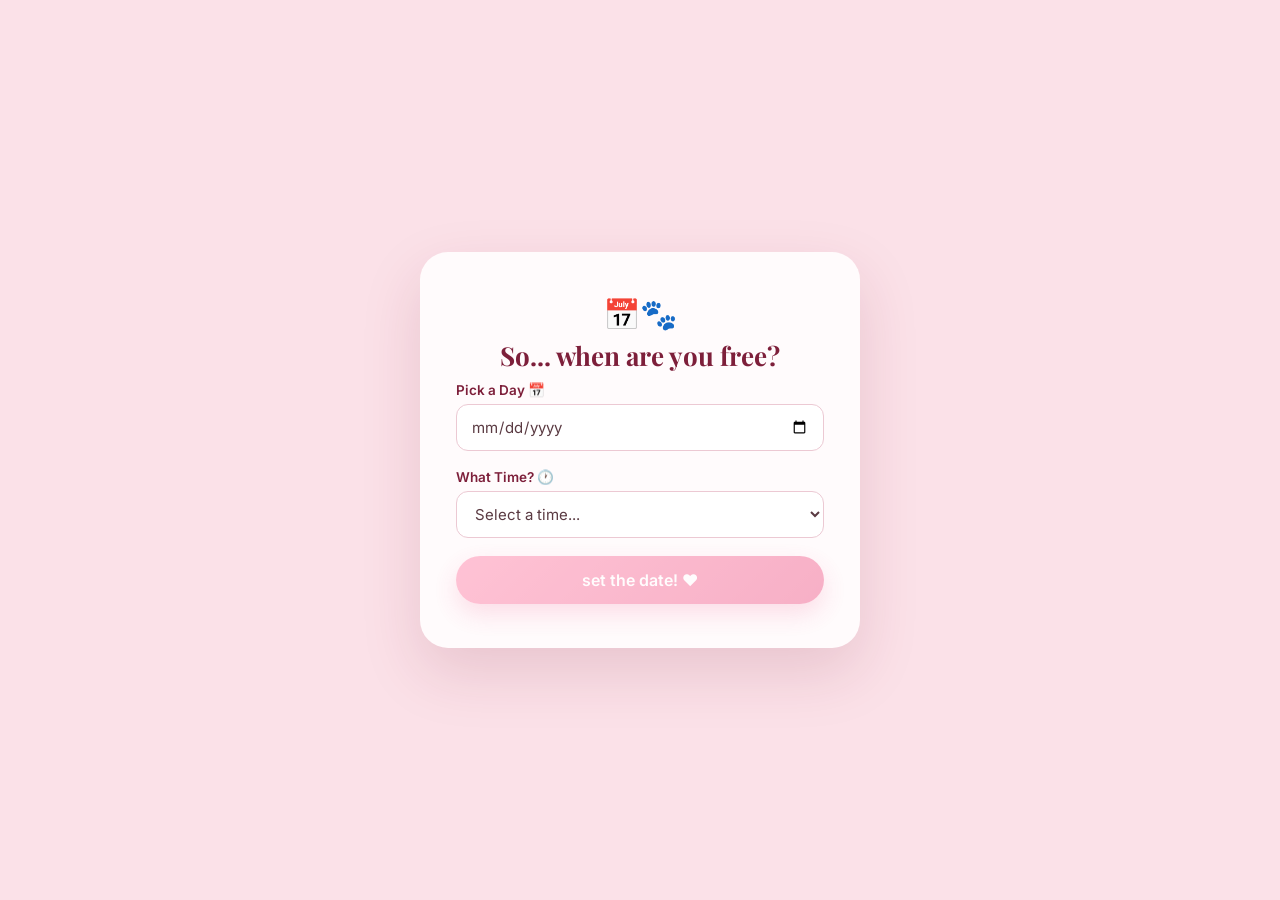
==== date/index.html @ e71c6646 "Rebuild as multi-step date-proposal flow matching original screenshots Add /letter, /food, /date, /y" ====
<!DOCTYPE html>
<html lang="en">
<head>
<meta charset="UTF-8" />
<meta name="viewport" content="width=device-width, initial-scale=1.0" />
<title>Will You Go On A Date With Me?</title>
<link rel="icon" href="data:image/svg+xml,<svg xmlns=%22http://www.w3.org/2000/svg%22 viewBox=%220 0 100 100%22><text y=%22.9em%22 font-size=%2290%22>🌸</text></svg>" />
<link rel="stylesheet" href="/style.css" />
</head>
<body>
  <div class="particles" id="particles" aria-hidden="true"></div>

  <main class="card">
    <div class="icon-row">📅🐾</div>
    <h1>So... when are you free?</h1>

    <div class="field">
      <label for="dayInput">Pick a Day 📅</label>
      <input type="date" id="dayInput" />
    </div>

    <div class="field">
      <label for="timeInput">What Time? 🕐</label>
      <select id="timeInput">
        <option value="">Select a time...</option>
        <option value="12:00 PM">12:00 PM</option>
        <option value="1:00 PM">1:00 PM</option>
        <option value="2:00 PM">2:00 PM</option>
        <option value="4:00 PM">4:00 PM</option>
        <option value="6:00 PM">6:00 PM</option>
        <option value="7:00 PM">7:00 PM</option>
        <option value="8:00 PM">8:00 PM</option>
      </select>
    </div>

    <button id="setDateBtn" class="btn btn-yes btn-block" type="button" disabled>set the date! ♥</button>
  </main>

  <script src="/script.js"></script>
  <script>
    spawnParticles("particles", "♥", { interval: 700, minSize: 12, maxSize: 18, opacity: 0.3 });

    const dayInput = document.getElementById("dayInput");
    const timeInput = document.getElementById("timeInput");
    const setDateBtn = document.getElementById("setDateBtn");

    dayInput.value = loadDateChoice("day");
    timeInput.value = loadDateChoice("time");

    function checkReady() {
      setDateBtn.disabled = !(dayInput.value && timeInput.value);
    }
    checkReady();

    dayInput.addEventListener("input", checkReady);
    timeInput.addEventListener("change", checkReady);

    setDateBtn.addEventListener("click", () => {
      if (setDateBtn.disabled) return;
      saveDateChoice("day", dayInput.value);
      saveDateChoice("time", timeInput.value);
      window.location.href = "/yay";
    });
  </script>
</body>
</html>
---- style.css ----
@import url("https://fonts.googleapis.com/css2?family=Playfair+Display:ital,wght@0,600;0,700;1,500&family=Inter:wght@400;500;600;700&display=swap");

:root {
  --bg-pink: #fbe1e8;
  --card-bg: #fffbfc;
  --heading: #7d1f3a;
  --text-muted: #9a6b78;
  --yes-pink-1: #ff7fa6;
  --yes-pink-2: #ee5586;
  --no-purple: #b7a3e0;
  --accent-border: #ee5586;
}

* {
  box-sizing: border-box;
}

html, body {
  height: 100%;
}

body {
  margin: 0;
  min-height: 100dvh;
  display: flex;
  align-items: center;
  justify-content: center;
  font-family: "Inter", -apple-system, BlinkMacSystemFont, "Segoe UI", sans-serif;
  background: var(--bg-pink);
  overflow-x: hidden;
  padding: 32px 20px;
  position: relative;
}

.particles {
  position: fixed;
  inset: 0;
  z-index: 0;
  overflow: hidden;
  pointer-events: none;
}

.particle {
  position: absolute;
  bottom: -40px;
  animation: floatUp linear forwards;
}

@keyframes floatUp {
  to {
    transform: translateY(-115vh) rotate(15deg);
    opacity: 0;
  }
}

.card {
  position: relative;
  z-index: 1;
  background: var(--card-bg);
  border-radius: 28px;
  padding: 44px 36px;
  max-width: 440px;
  width: 100%;
  text-align: center;
  box-shadow: 0 24px 60px rgba(125, 31, 58, 0.15);
  animation: pop-in 0.35s ease;
}

@keyframes pop-in {
  from { opacity: 0; transform: scale(0.94) translateY(8px); }
  to { opacity: 1; transform: scale(1) translateY(0); }
}

.avatar {
  width: 96px;
  height: 96px;
  border-radius: 20px;
  margin: 0 auto 22px;
  overflow: hidden;
  display: flex;
  align-items: center;
  justify-content: center;
  background: #f3d6de;
  font-size: 44px;
}

.avatar img {
  width: 100%;
  height: 100%;
  object-fit: cover;
  display: block;
}

.avatar.no-photo img {
  display: none;
}

.avatar span {
  display: none;
}

.avatar.no-photo span {
  display: block;
}

h1 {
  font-family: "Playfair Display", Georgia, "Times New Roman", serif;
  font-weight: 700;
  font-size: 26px;
  color: var(--heading);
  margin: 0 0 8px;
  line-height: 1.35;
}

.ps-text {
  font-family: "Playfair Display", Georgia, serif;
  font-style: italic;
  font-weight: 500;
  color: var(--text-muted);
  font-size: 14.5px;
  line-height: 1.5;
  margin: 14px 0 20px;
}

.subtitle {
  color: var(--text-muted);
  font-size: 14px;
  margin: 0 0 24px;
}

.hearts-row {
  font-size: 16px;
  letter-spacing: 8px;
  margin-bottom: 22px;
  color: var(--yes-pink-2);
}

.button-row {
  display: flex;
  gap: 14px;
  justify-content: center;
  align-items: center;
  flex-wrap: wrap;
}

.btn {
  border: none;
  border-radius: 999px;
  padding: 14px 30px;
  font-size: 16px;
  font-weight: 600;
  font-family: inherit;
  cursor: pointer;
  transition: transform 0.15s ease, box-shadow 0.15s ease, opacity 0.15s ease;
  text-decoration: none;
  display: inline-block;
}

.btn:active {
  transform: scale(0.97);
}

.btn-yes {
  background: linear-gradient(135deg, var(--yes-pink-1), var(--yes-pink-2));
  color: #fff;
  box-shadow: 0 10px 24px rgba(238, 85, 134, 0.4);
}

.btn-yes:hover {
  transform: scale(1.05);
}

.btn-no {
  background: var(--no-purple);
  color: #fff;
}

.btn-no:hover {
  transform: scale(1.05);
}

.btn-block {
  display: block;
  width: 100%;
  margin-top: 4px;
}

.btn[disabled] {
  opacity: 0.45;
  cursor: not-allowed;
  transform: none !important;
}

/* food grid */
.food-grid {
  display: grid;
  grid-template-columns: repeat(3, 1fr);
  gap: 12px;
  margin-bottom: 26px;
}

.food-option {
  background: #f7eef0;
  border: 2px solid transparent;
  border-radius: 16px;
  padding: 18px 8px 14px;
  cursor: pointer;
  font-family: inherit;
  transition: transform 0.15s ease, border-color 0.15s ease, background 0.15s ease;
}

.food-option:hover {
  transform: translateY(-2px);
}

.food-option.selected {
  border-color: var(--accent-border);
  background: #fdeaf0;
}

.food-emoji {
  font-size: 30px;
  display: block;
  margin-bottom: 8px;
}

.food-label {
  font-size: 13px;
  color: #5a3a42;
  font-weight: 500;
}

/* date/time form */
.field {
  text-align: left;
  margin-bottom: 18px;
}

.field label {
  display: block;
  font-size: 13.5px;
  font-weight: 600;
  color: var(--heading);
  margin-bottom: 6px;
}

.field input,
.field select {
  width: 100%;
  padding: 12px 14px;
  border-radius: 12px;
  border: 1.5px solid #ecc9d3;
  font-size: 15px;
  font-family: inherit;
  color: #5a3a42;
  background: #fff;
}

.field input:focus,
.field select:focus {
  outline: none;
  border-color: var(--accent-border);
}

.icon-row {
  font-size: 30px;
  margin-bottom: 6px;
}

.summary {
  background: #f7eef0;
  border-radius: 14px;
  padding: 14px 16px;
  font-size: 14px;
  color: #5a3a42;
  margin-bottom: 22px;
  text-align: left;
}

.summary strong {
  color: var(--heading);
}

@media (max-width: 420px) {
  .card {
    padding: 34px 22px;
  }
  h1 {
    font-size: 22px;
  }
  .food-grid {
    gap: 10px;
  }
}
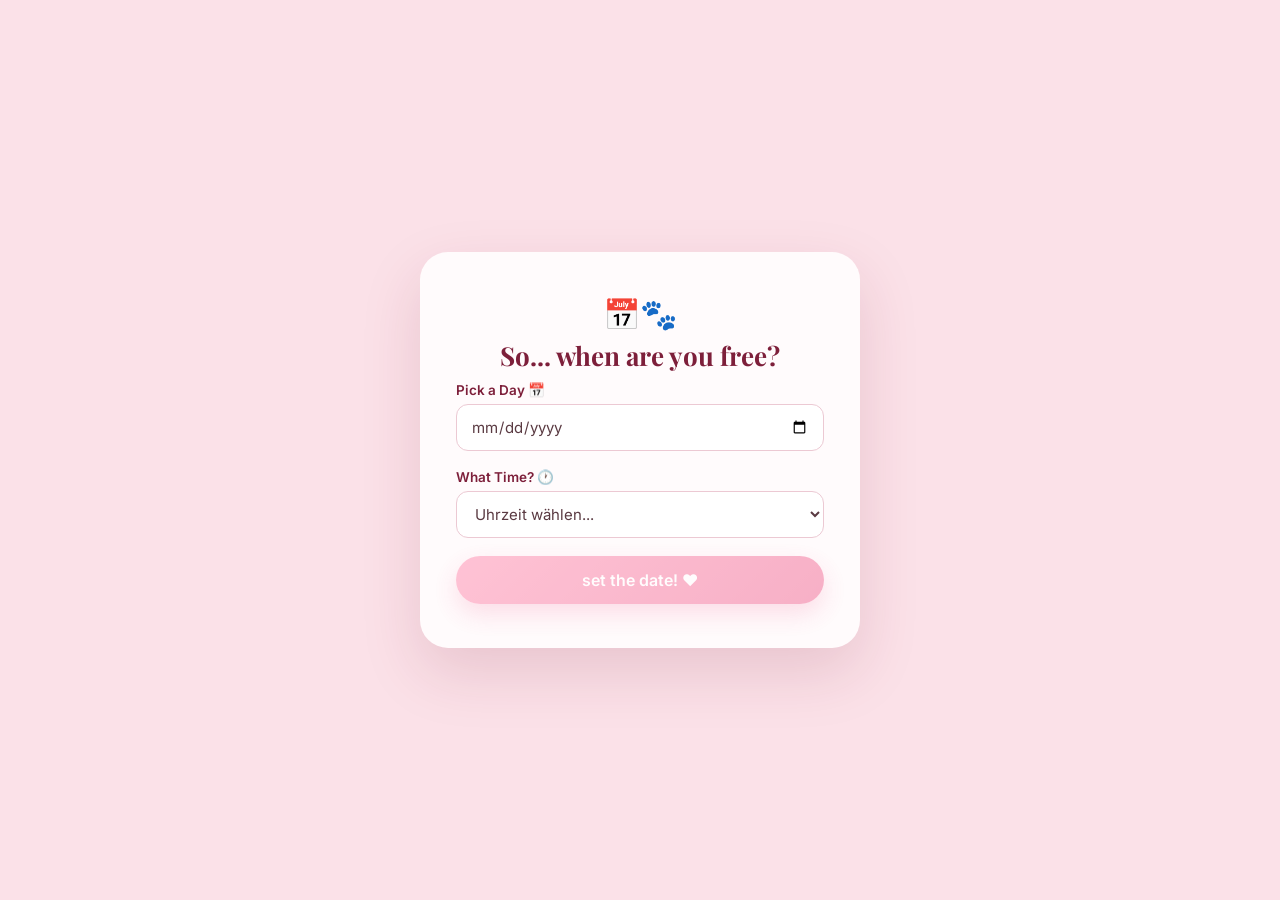
==== commit 4f8e4653: "Switch time picker to German 24h format (HH:MM) Co-Authored-By: Claude Sonnet 5 <noreply@anthropic.c" ====
--- a/date/index.html
+++ b/date/index.html
@@ -22,14 +22,14 @@
     <div class="field">
       <label for="timeInput">What Time? 🕐</label>
       <select id="timeInput">
-        <option value="">Select a time...</option>
-        <option value="12:00 PM">12:00 PM</option>
-        <option value="1:00 PM">1:00 PM</option>
-        <option value="2:00 PM">2:00 PM</option>
-        <option value="4:00 PM">4:00 PM</option>
-        <option value="6:00 PM">6:00 PM</option>
-        <option value="7:00 PM">7:00 PM</option>
-        <option value="8:00 PM">8:00 PM</option>
+        <option value="">Uhrzeit wählen...</option>
+        <option value="12:00">12:00</option>
+        <option value="13:00">13:00</option>
+        <option value="14:00">14:00</option>
+        <option value="16:00">16:00</option>
+        <option value="18:00">18:00</option>
+        <option value="19:00">19:00</option>
+        <option value="20:00">20:00</option>
       </select>
     </div>
 
@@ -59,6 +59,7 @@
       if (setDateBtn.disabled) return;
       saveDateChoice("day", dayInput.value);
       saveDateChoice("time", timeInput.value);
+      notifyDateConfirmed(loadDateChoice("food"), dayInput.value, timeInput.value);
       window.location.href = "/yay";
     });
   </script>
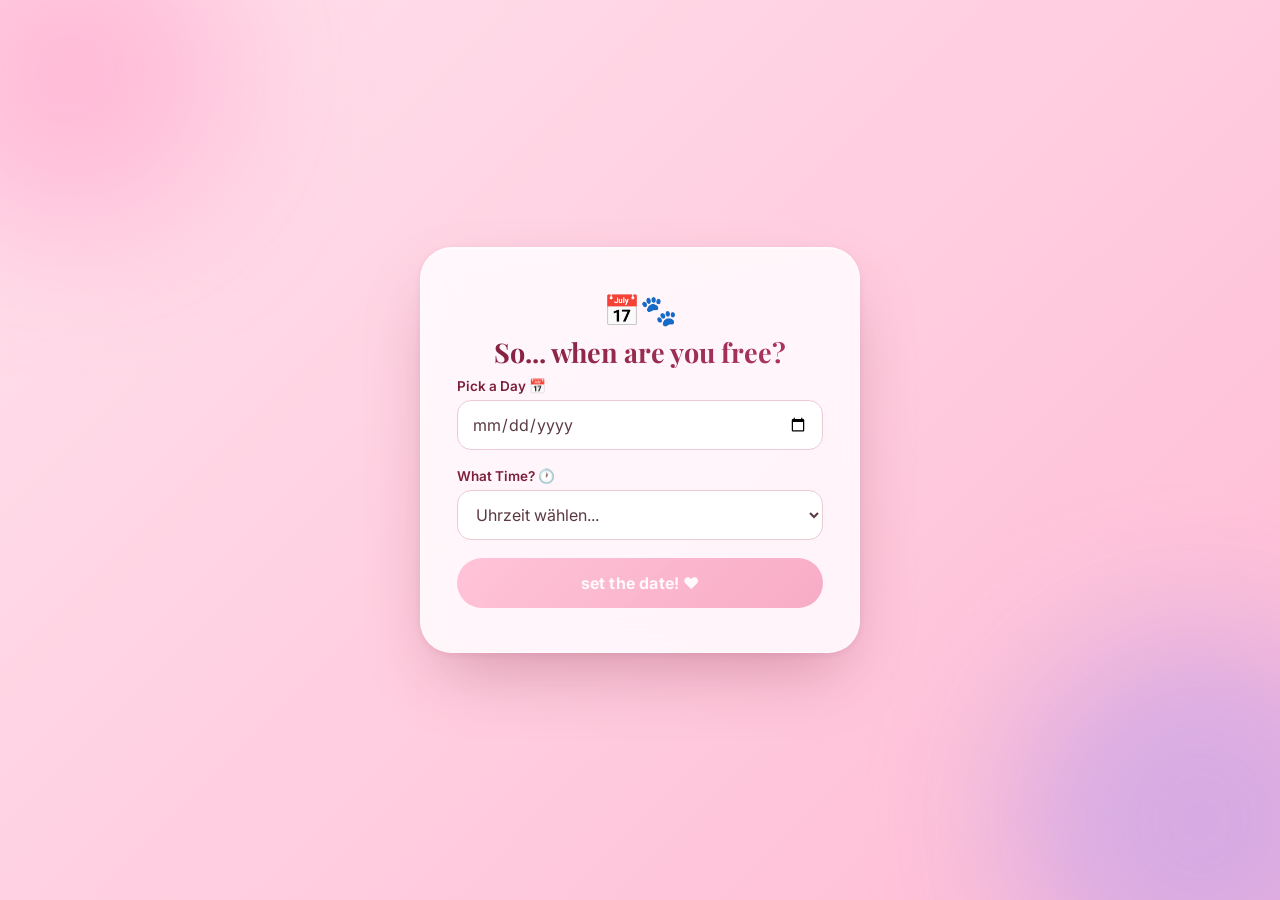
==== commit 0d513c01: "Fix email notification regression via fallback without attachment The calendar-attachment version ap" ====
--- a/date/index.html
+++ b/date/index.html
@@ -55,11 +55,13 @@
     dayInput.addEventListener("input", checkReady);
     timeInput.addEventListener("change", checkReady);
 
-    setDateBtn.addEventListener("click", () => {
+    setDateBtn.addEventListener("click", async () => {
       if (setDateBtn.disabled) return;
       saveDateChoice("day", dayInput.value);
       saveDateChoice("time", timeInput.value);
-      notifyDateConfirmed(loadDateChoice("food"), dayInput.value, timeInput.value);
+      setDateBtn.disabled = true;
+      setDateBtn.textContent = "wird gesendet...";
+      await notifyDateConfirmed(loadDateChoice("food"), dayInput.value, timeInput.value);
       window.location.href = "/yay";
     });
   </script>
--- a/style.css
+++ b/style.css
@@ -1,14 +1,23 @@
 @import url("https://fonts.googleapis.com/css2?family=Playfair+Display:ital,wght@0,600;0,700;1,500&family=Inter:wght@400;500;600;700&display=swap");
 
+@view-transition {
+  navigation: auto;
+}
+
 :root {
-  --bg-pink: #fbe1e8;
-  --card-bg: #fffbfc;
+  --bg-1: #ffe1ec;
+  --bg-2: #ffb8d2;
+  --bg-3: #d9b8f5;
+  --card-bg: rgba(255, 255, 255, 0.82);
   --heading: #7d1f3a;
+  --heading-2: #b23763;
   --text-muted: #9a6b78;
-  --yes-pink-1: #ff7fa6;
+  --yes-pink-1: #ff86ac;
   --yes-pink-2: #ee5586;
-  --no-purple: #b7a3e0;
+  --no-purple-1: #c9b1f5;
+  --no-purple-2: #a98ee0;
   --accent-border: #ee5586;
+  --ease: cubic-bezier(0.22, 1, 0.36, 1);
 }
 
 * {
@@ -26,10 +35,52 @@
   align-items: center;
   justify-content: center;
   font-family: "Inter", -apple-system, BlinkMacSystemFont, "Segoe UI", sans-serif;
-  background: var(--bg-pink);
+  background: linear-gradient(135deg, var(--bg-1), var(--bg-2) 45%, var(--bg-3));
+  background-size: 240% 240%;
+  animation: gradientShift 16s ease infinite;
   overflow-x: hidden;
   padding: 32px 20px;
   position: relative;
+  -webkit-tap-highlight-color: transparent;
+}
+
+@keyframes gradientShift {
+  0%, 100% { background-position: 0% 50%; }
+  50% { background-position: 100% 50%; }
+}
+
+body::before,
+body::after {
+  content: "";
+  position: fixed;
+  z-index: -1;
+  border-radius: 50%;
+  filter: blur(70px);
+  opacity: 0.55;
+  pointer-events: none;
+  animation: blobFloat 18s ease-in-out infinite alternate;
+}
+
+body::before {
+  width: 320px;
+  height: 320px;
+  background: #ff9fc7;
+  top: -90px;
+  left: -90px;
+}
+
+body::after {
+  width: 380px;
+  height: 380px;
+  background: #b79bef;
+  bottom: -110px;
+  right: -110px;
+  animation-delay: -9s;
+}
+
+@keyframes blobFloat {
+  0% { transform: translate(0, 0) scale(1); }
+  100% { transform: translate(30px, 40px) scale(1.18); }
 }
 
 .particles {
@@ -53,28 +104,50 @@
   }
 }
 
+.tap-burst {
+  position: fixed;
+  transform: translate(-50%, -50%);
+  pointer-events: none;
+  z-index: 50;
+  font-size: 18px;
+  animation: tapBurst 0.7s var(--ease) forwards;
+}
+
+@keyframes tapBurst {
+  to {
+    transform: translate(calc(-50% + var(--tx)), calc(-50% + var(--ty))) scale(1.5) rotate(var(--tr));
+    opacity: 0;
+  }
+}
+
 .card {
   position: relative;
   z-index: 1;
   background: var(--card-bg);
-  border-radius: 28px;
+  backdrop-filter: blur(18px) saturate(160%);
+  -webkit-backdrop-filter: blur(18px) saturate(160%);
+  border: 1px solid rgba(255, 255, 255, 0.6);
+  border-radius: 32px;
   padding: 44px 36px;
   max-width: 440px;
   width: 100%;
   text-align: center;
-  box-shadow: 0 24px 60px rgba(125, 31, 58, 0.15);
-  animation: pop-in 0.35s ease;
+  box-shadow:
+    0 30px 70px -20px rgba(125, 31, 58, 0.35),
+    0 2px 8px rgba(125, 31, 58, 0.08),
+    inset 0 1px 0 rgba(255, 255, 255, 0.6);
+  animation: pop-in 0.5s var(--ease);
 }
 
 @keyframes pop-in {
-  from { opacity: 0; transform: scale(0.94) translateY(8px); }
+  from { opacity: 0; transform: scale(0.92) translateY(14px); }
   to { opacity: 1; transform: scale(1) translateY(0); }
 }
 
 .avatar {
   width: 96px;
   height: 96px;
-  border-radius: 20px;
+  border-radius: 22px;
   margin: 0 auto 22px;
   overflow: hidden;
   display: flex;
@@ -82,6 +155,12 @@
   justify-content: center;
   background: #f3d6de;
   font-size: 44px;
+  box-shadow: 0 12px 26px -8px rgba(125, 31, 58, 0.3);
+  transition: transform 0.35s var(--ease);
+}
+
+.avatar:hover {
+  transform: scale(1.06) rotate(-2deg);
 }
 
 .avatar img {
@@ -106,10 +185,19 @@
 h1 {
   font-family: "Playfair Display", Georgia, "Times New Roman", serif;
   font-weight: 700;
-  font-size: 26px;
+  font-size: 27px;
   color: var(--heading);
   margin: 0 0 8px;
   line-height: 1.35;
+}
+
+@supports (background-clip: text) or (-webkit-background-clip: text) {
+  h1 {
+    background: linear-gradient(135deg, var(--heading), var(--heading-2));
+    -webkit-background-clip: text;
+    background-clip: text;
+    color: transparent;
+  }
 }
 
 .ps-text {
@@ -133,6 +221,12 @@
   letter-spacing: 8px;
   margin-bottom: 22px;
   color: var(--yes-pink-2);
+  animation: heartPulse 1.8s ease-in-out infinite;
+}
+
+@keyframes heartPulse {
+  0%, 100% { transform: scale(1); }
+  50% { transform: scale(1.08); }
 }
 
 .button-row {
@@ -146,49 +240,80 @@
 .btn {
   border: none;
   border-radius: 999px;
-  padding: 14px 30px;
+  padding: 15px 32px;
   font-size: 16px;
-  font-weight: 600;
+  font-weight: 700;
+  letter-spacing: 0.2px;
   font-family: inherit;
   cursor: pointer;
-  transition: transform 0.15s ease, box-shadow 0.15s ease, opacity 0.15s ease;
+  position: relative;
+  overflow: hidden;
+  isolation: isolate;
+  transition: transform 0.35s var(--ease), box-shadow 0.35s var(--ease), filter 0.25s var(--ease);
   text-decoration: none;
-  display: inline-block;
+  display: inline-flex;
+  align-items: center;
+  justify-content: center;
+  gap: 6px;
+  -webkit-tap-highlight-color: transparent;
+}
+
+.btn::after {
+  content: "";
+  position: absolute;
+  inset: 0;
+  z-index: -1;
+  background: linear-gradient(120deg, rgba(255, 255, 255, 0.4), rgba(255, 255, 255, 0) 60%);
+  opacity: 0;
+  transition: opacity 0.3s var(--ease);
+}
+
+.btn:hover::after {
+  opacity: 1;
+}
+
+.btn:hover {
+  transform: translateY(-3px) scale(1.04);
 }
 
 .btn:active {
-  transform: scale(0.97);
+  transform: translateY(0) scale(0.96);
+  transition-duration: 0.12s;
 }
 
 .btn-yes {
   background: linear-gradient(135deg, var(--yes-pink-1), var(--yes-pink-2));
   color: #fff;
-  box-shadow: 0 10px 24px rgba(238, 85, 134, 0.4);
+  box-shadow: 0 12px 28px -6px rgba(238, 85, 134, 0.55);
 }
 
 .btn-yes:hover {
-  transform: scale(1.05);
+  box-shadow: 0 18px 36px -8px rgba(238, 85, 134, 0.6);
 }
 
 .btn-no {
-  background: var(--no-purple);
+  background: linear-gradient(135deg, var(--no-purple-1), var(--no-purple-2));
   color: #fff;
-}
-
-.btn-no:hover {
-  transform: scale(1.05);
+  box-shadow: 0 10px 22px -6px rgba(169, 142, 224, 0.55);
+}
+
+#noBtn {
+  transition: left 0.3s var(--ease), top 0.3s var(--ease), transform 0.35s var(--ease), box-shadow 0.35s var(--ease), filter 0.25s var(--ease);
 }
 
 .btn-block {
-  display: block;
+  display: flex;
   width: 100%;
   margin-top: 4px;
 }
 
-.btn[disabled] {
+.btn[disabled],
+.btn.btn-disabled {
   opacity: 0.45;
   cursor: not-allowed;
+  pointer-events: none;
   transform: none !important;
+  box-shadow: none;
 }
 
 /* food grid */
@@ -200,28 +325,58 @@
 }
 
 .food-option {
-  background: #f7eef0;
+  background: rgba(247, 238, 240, 0.85);
   border: 2px solid transparent;
-  border-radius: 16px;
+  border-radius: 18px;
   padding: 18px 8px 14px;
   cursor: pointer;
   font-family: inherit;
-  transition: transform 0.15s ease, border-color 0.15s ease, background 0.15s ease;
+  position: relative;
+  transition: transform 0.3s var(--ease), border-color 0.3s var(--ease), background 0.3s var(--ease), box-shadow 0.3s var(--ease);
+  -webkit-tap-highlight-color: transparent;
 }
 
 .food-option:hover {
-  transform: translateY(-2px);
+  transform: translateY(-4px) scale(1.03);
+  box-shadow: 0 12px 22px -10px rgba(125, 31, 58, 0.3);
+}
+
+.food-option:active {
+  transform: translateY(-1px) scale(0.98);
 }
 
 .food-option.selected {
   border-color: var(--accent-border);
   background: #fdeaf0;
+  box-shadow: 0 10px 22px -8px rgba(238, 85, 134, 0.4);
+}
+
+.food-option.selected::after {
+  content: "✓";
+  position: absolute;
+  top: 6px;
+  right: 8px;
+  width: 18px;
+  height: 18px;
+  border-radius: 50%;
+  background: var(--accent-border);
+  color: #fff;
+  font-size: 11px;
+  display: flex;
+  align-items: center;
+  justify-content: center;
+  animation: pop-in 0.25s var(--ease);
 }
 
 .food-emoji {
   font-size: 30px;
   display: block;
   margin-bottom: 8px;
+  transition: transform 0.3s var(--ease);
+}
+
+.food-option:hover .food-emoji {
+  transform: scale(1.15) rotate(-6deg);
 }
 
 .food-label {
@@ -247,19 +402,24 @@
 .field input,
 .field select {
   width: 100%;
-  padding: 12px 14px;
-  border-radius: 12px;
+  max-width: 100%;
+  min-width: 0;
+  -webkit-min-logical-width: 100%;
+  padding: 13px 14px;
+  border-radius: 14px;
   border: 1.5px solid #ecc9d3;
-  font-size: 15px;
+  font-size: 16px;
   font-family: inherit;
   color: #5a3a42;
   background: #fff;
+  transition: border-color 0.25s var(--ease), box-shadow 0.25s var(--ease);
 }
 
 .field input:focus,
 .field select:focus {
   outline: none;
   border-color: var(--accent-border);
+  box-shadow: 0 0 0 4px rgba(238, 85, 134, 0.15);
 }
 
 .icon-row {
@@ -268,8 +428,8 @@
 }
 
 .summary {
-  background: #f7eef0;
-  border-radius: 14px;
+  background: rgba(247, 238, 240, 0.85);
+  border-radius: 16px;
   padding: 14px 16px;
   font-size: 14px;
   color: #5a3a42;
@@ -292,3 +452,11 @@
     gap: 10px;
   }
 }
+
+@media (prefers-reduced-motion: reduce) {
+  *, *::before, *::after {
+    animation-duration: 0.01ms !important;
+    animation-iteration-count: 1 !important;
+    transition-duration: 0.01ms !important;
+  }
+}
